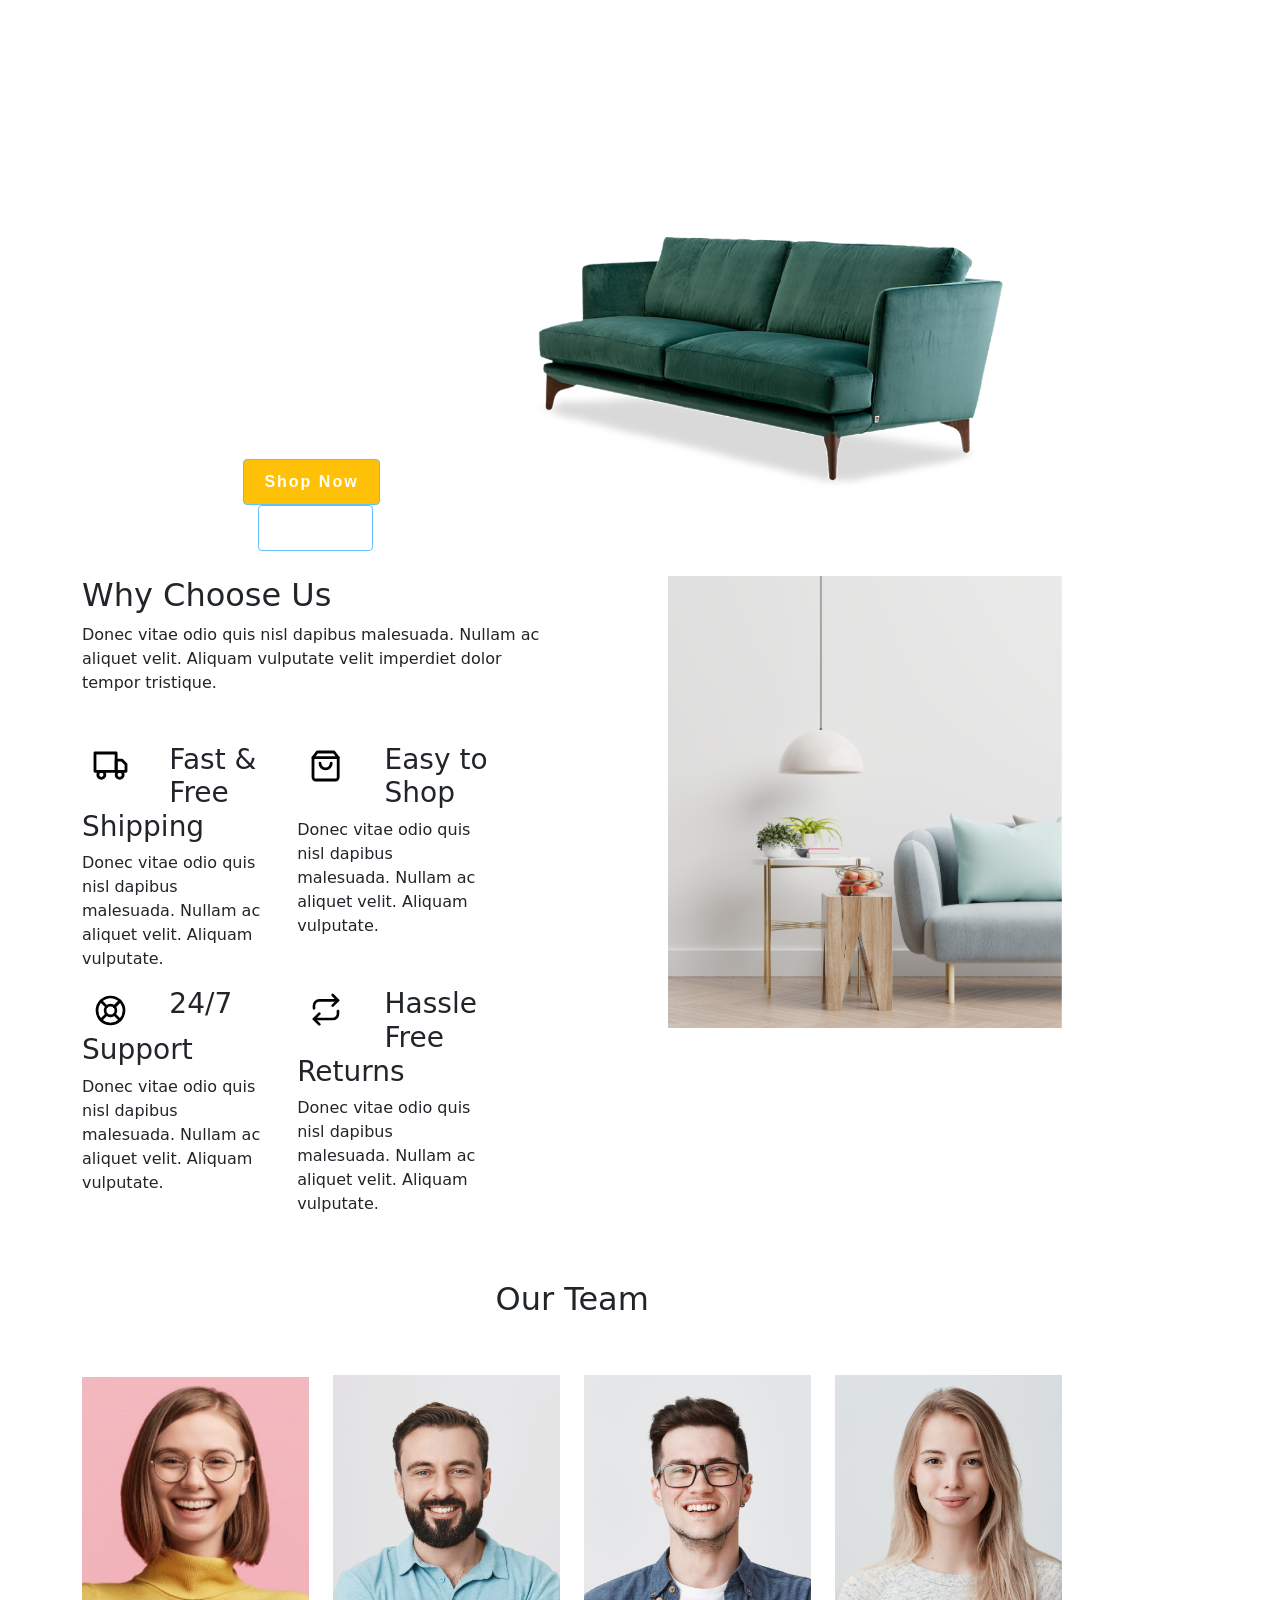
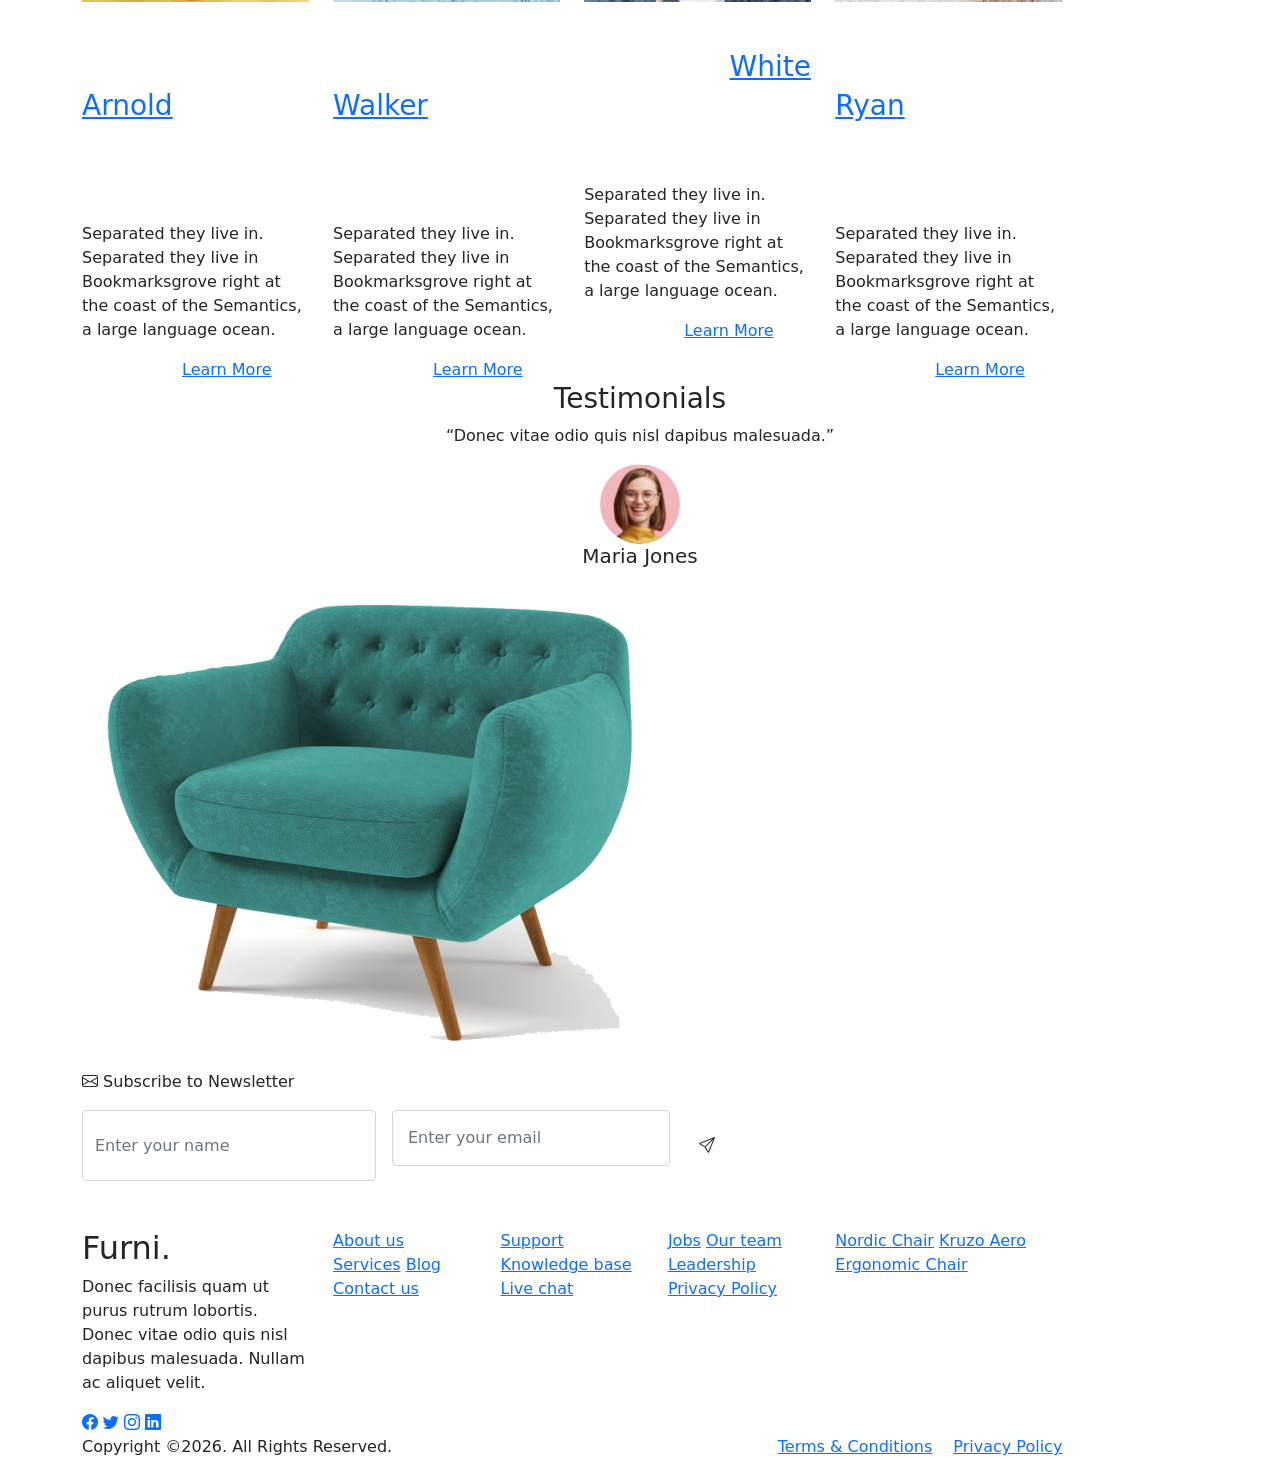
==== about.html @ a2cd169e "Add files via upload" ====
<!doctype html>
<html lang="en">

<head>
  <meta charset="UTF-8">
  <meta name="viewport" content="width=device-width, initial-scale=1.0">
  <title>Document</title>
  <link rel="stylesheet" href="./style.css">
  <link rel="stylesheet" href="https://cdnjs.cloudflare.com/ajax/libs/font-awesome/6.5.1/css/all.min.css">
  <link href="https://cdn.jsdelivr.net/npm/bootstrap-icons@1.11.1/font/bootstrap-icons.css" rel="stylesheet">
  <link rel="stylesheet" href="./bootstrap.min.css">
</head>

<body>
  <nav class="custom-navbar navbar navbar-expand-md navbar-dark">
    <div class="container">
      <a class="navbar-brand" href="index.html">Furni<span>.</span></a>
      <button class="navbar-toggler" type="button" data-bs-toggle="collapse" data-bs-target="#navbarsFurni">
        <span class="navbar-toggler-icon"></span>
      </button>
      <div class="collapse navbar-collapse" id="navbarsFurni">
        <ul class="custom-navbar-nav navbar-nav ms-auto mb-2 mb-md-0">
          <li class="nav-item active">
            <a class="nav-link" href="index.html">Home</a>
          </li>
          <li class="nav-item">
            <a class="nav-link" href="shop.html">Shop</a>
          </li>
          <li class="nav-item">
            <a class="nav-link" href="about.html">About Us</a>
          </li>
          <li class="nav-item">
            <a class="nav-link" href="services.html">Services</a>
          </li>
          <li class="nav-item">
            <a class="nav-link" href="blog.html">Blog</a>
          </li>
          <li class="nav-item">
            <a class="nav-link" href="contact.html">Contact Us</a>
          </li>
        </ul>
        <ul class="custom-navbar-cta navbar-nav ms-5">
          <li class="nav-item">
            <a class="nav-link" href="#"><img src="user.svg" alt="User" /></a>
          </li>
          <li class="nav-item">
            <a class="nav-link" href="cart.html"><img src="cart.svg" alt="Cart" /></a>
          </li>
        </ul>
      </div>
    </div>
  </nav>
  <div class="hero">
    <div class="container">
      <div class="row justify-content-between">
        <div class="col-lg-5">
          <div class="intro-excerpt">
            <h1>Modern Interior <span>Design Studio</span></h1>
            <p class="mb-4">Donec vitae odio quis nisl dapibus malesuada.</p>
            <p>
              <a href="shop.html" class="btn btn-warning me-2">Shop Now</a>
              <a href="#" class="btn btn-white-outline">Explore</a>
            </p>
          </div>
        </div>
        <div class="col-lg-7">
          <div class="hero-img-wrap">
            <img src="couch.png" class="img-fluid" alt="Hero Image" />
          </div>
        </div>
      </div>
    </div>
  </div>
  <div class="why-choose-section">
    <div class="container">
      <div class="row justify-content-between">
        <!-- Left Column -->
        <div class="col-lg-6">
          <h2 class="section-title">Why Choose Us</h2>
          <p>
            Donec vitae odio quis nisl dapibus malesuada. Nullam ac aliquet
            velit. Aliquam vulputate velit imperdiet dolor tempor tristique.
          </p>

          <div class="row my-5">
            <!-- Feature 1 -->
            <div class="col-6 col-md-6">
              <div class="feature">
                <div class="icon">
                  <img src="truck.svg" alt="Fast & Free Shipping" class="img-fluid" />
                </div>
                <h3>Fast &amp; Free Shipping</h3>
                <p>
                  Donec vitae odio quis nisl dapibus malesuada. Nullam ac
                  aliquet velit. Aliquam vulputate.
                </p>
              </div>
            </div>
            <div class="col-6 col-md-6">
              <div class="feature">
                <div class="icon">
                  <img src="bag.svg" alt="Easy to Shop" class="img-fluid" />
                </div>
                <h3>Easy to Shop</h3>
                <p>
                  Donec vitae odio quis nisl dapibus malesuada. Nullam ac
                  aliquet velit. Aliquam vulputate.
                </p>
              </div>
            </div>

            <!-- Feature 3 -->
            <div class="col-6 col-md-6">
              <div class="feature">
                <div class="icon">
                  <img src="support.svg" alt="24/7 Support" class="img-fluid" />
                </div>
                <h3>24/7 Support</h3>
                <p>
                  Donec vitae odio quis nisl dapibus malesuada. Nullam ac
                  aliquet velit. Aliquam vulputate.
                </p>
              </div>
            </div>
            <!-- Feature 4 -->
            <div class="col-6 col-md-6">
              <div class="feature">
                <div class="icon">
                  <img src="return.svg" alt="Hassle Free Returns" class="img-fluid" />
                </div>
                <h3>Hassle Free Returns</h3>
                <p>
                  Donec vitae odio quis nisl dapibus malesuada. Nullam ac
                  aliquet velit. Aliquam vulputate.
                </p>
              </div>
            </div>
          </div>
        </div>

        <!-- Right Column: Image -->
        <div class="col-lg-5">
          <div class="img-wrap">
            <img src="why-choose-us-img.jpg" alt="Why Choose Us" class="img-fluid" />
          </div>
        </div>
      </div>
    </div>
  </div>
  <div class="untree_co-section">
    <div class="container">
      <div class="row mb-5">
        <div class="col-lg-5 mx-auto text-center">
          <h2 class="section-title">Our Team</h2>
        </div>
      </div>

      <div class="row">
        <!-- Start Column 1 -->
        <div class="col-12 col-md-6 col-lg-3 mb-5 mb-md-0">
          <img src="person-1.jpg" class="img-fluid mb-5" alt="Team Member" />
          <h3>
            <a href="#"><span>Lawson</span> Arnold</a>
          </h3>
          <span class="d-block position mb-4">CEO, Founder, Atty.</span>
          <p>
            Separated they live in. Separated they live in Bookmarksgrove
            right at the coast of the Semantics, a large language ocean.
          </p>
          <p class="mb-0">
            <a href="#" class="more dark">Learn More <span class="icon-arrow_forward"></span></a>
          </p>
        </div>
        <!-- Start Column 2 -->
        <div class="col-12 col-md-6 col-lg-3 mb-5 mb-md-0">
          <img src="person_2.jpg" class="img-fluid mb-5" alt="Team Member" />
          <h3>
            <a href="#"><span>Jeremy</span> Walker</a>
          </h3>
          <span class="d-block position mb-4">CEO, Founder, Atty.</span>
          <p>
            Separated they live in. Separated they live in Bookmarksgrove
            right at the coast of the Semantics, a large language ocean.
          </p>
          <p class="mb-0">
            <a href="#" class="more dark">Learn More <span class="icon-arrow_forward"></span></a>
          </p>
        </div>
        <!-- Start Column 3 -->
        <div class="col-12 col-md-6 col-lg-3 mb-5 mb-md-0">
          <img src="person_3.jpg" class="img-fluid mb-5" alt="Team Member" />
          <h3>
            <a href="#"><span>Patrik</span> White</a>
          </h3>
          <span class="d-block position mb-4">CEO, Founder, Atty.</span>
          <p>
            Separated they live in. Separated they live in Bookmarksgrove
            right at the coast of the Semantics, a large language ocean.
          </p>
          <p class="mb-0">
            <a href="#" class="more dark">
              Learn More <span class="icon-arrow_forward"></span>
            </a>
          </p>
        </div>
        <!-- Start Column 4 -->
        <div class="col-12 col-md-6 col-lg-3 mb-5 mb-md-0">
          <img src="person_4.jpg" class="img-fluid mb-5" alt="Team Member" />
          <h3>
            <a href="#"><span>Kathryn</span> Ryan</a>
          </h3>
          <span class="d-block position mb-4">CEO, Founder, Atty.</span>
          <p>
            Separated they live in. Separated they live in Bookmarksgrove
            right at the coast of the Semantics, a large language ocean.
          </p>
          <p class="mb-0">
            <a href="#" class="more dark">Learn More <span class="icon-arrow_forward"></span></a>
          </p>
        </div>
      </div>
    </div>
  </div>
  <div id="testimonialCarousel" class="carousel slide" data-bs-ride="carousel">
    <div class="carousel-inner text-center">
      <h3>Testimonials</h3>
      <div class="carousel-item active">
        <blockquote>
          <p>“Donec vitae odio quis nisl dapibus malesuada.”</p>
        </blockquote>
        <img src="person-1.jpg" class="rounded-circle" width="80" alt="Maria Jones" />
        <h5>Maria Jones</h5>
      </div>
      <div class="carousel-item">
        <blockquote>
          <p>“Aliquam vulputate velit imperdiet dolor tempor tristique.”</p>
        </blockquote>
        <img src="person_2.jpg" class="rounded-circle" width="80" alt="John Smith" />
        <h5>John Smith</h5>
      </div>
    </div>
    <button class="carousel-control-prev" data-bs-target="#testimonialCarousel" data-bs-slide="prev">
      <span class="carousel-control-prev-icon"></span>
    </button>
    <button class="carousel-control-next" data-bs-target="#testimonialCarousel" data-bs-slide="next">
      <span class="carousel-control-next-icon"></span>
    </button>
  </div>
  <footer class="footer">
    <div class="container">
      <img src="sofa.png" alt="Image" class="img-fluid" />

      <!-- Newsletter -->
      <div class="row mb-5">
        <div class="col-md-8">
          <label class="mb-3 fw-semibold">
            <i class="bi bi-envelope"></i> Subscribe to Newsletter
          </label>
          <div class="d-flex gap-3">
            <input type="text" class="form-control newsletter-input" placeholder="Enter your name" />
            <input type="email" class="form-control newsletter-input" placeholder="Enter your email" />
            <button class="btn newsletter-btn">
              <i class="bi bi-send"></i>
            </button>
          </div>
        </div>
      </div>

      <!-- Footer Links -->
      <div class="row">
        <!-- About -->
        <div class="col-md-3">
          <h2>Furni.</h2>
          <p>
            Donec facilisis quam ut purus rutrum lobortis. Donec vitae odio
            quis nisl dapibus malesuada. Nullam ac aliquet velit.
          </p>

          <div class="social-icons mt-3">
            <a href="#"><i class="bi bi-facebook"></i></a>
            <a href="#"><i class="bi bi-twitter"></i></a>
            <a href="#"><i class="bi bi-instagram"></i></a>
            <a href="#"><i class="bi bi-linkedin"></i></a>
          </div>
        </div>

        <!-- Column 1 -->
        <div class="col-md-2">
          <a href="#">About us</a>
          <a href="#">Services</a>
          <a href="#">Blog</a>
          <a href="#">Contact us</a>
        </div>

        <!-- Column 2 -->
        <div class="col-md-2">
          <a href="#">Support</a>
          <a href="#">Knowledge base</a>
          <a href="#">Live chat</a>
        </div>

        <!-- Column 3 -->
        <div class="col-md-2">
          <a href="#">Jobs</a>
          <a href="#">Our team</a>
          <a href="#">Leadership</a>
          <a href="#">Privacy Policy</a>
        </div>

        <!-- Column 4 -->
        <div class="col-md-3">
          <a href="#">Nordic Chair</a>
          <a href="#">Kruzo Aero</a>
          <a href="#">Ergonomic Chair</a>
        </div>
      </div>

      <!-- Bottom -->
      <div class="row footer-bottom">
        <div class="col-md-6">Copyright ©2026. All Rights Reserved.</div>
        <div class="col-md-6 text-md-end">
          <a href="#" class="me-3">Terms & Conditions</a>
          <a href="#">Privacy Policy</a>
        </div>
      </div>
    </div>
  </footer>
  <script src="./bootstrap.bundle.min.js"></script>
</body>

</html>
---- style.css ----
* {
    margin: 0;
    padding: 0;
    box-sizing: border-box;
}

.container {
    width: 85%;
    margin: 0 auto;
}

.header {
    min-height: 100vh;
    background: url(./headerbg.png);
    background-position: center;
    background-size: cover;
}

.nav {
    background-color: black;
    padding: 20px 0px;
}

.logo {
    float: left;
}

.logo a {
    color: white;
    text-decoration: none;
}

.main-nav {
    float: left;
}

.logo a {
    color: white;
    text-decoration: none;
    font-size: 30px;
    text-transform: uppercase;
    font-family: Arial;
    font-weight: 100;
    letter-spacing: 1px;
}

.main-nav ul li {
    display: inline;
}

.main-nav ul li a {
    text-decoration: none;
    margin-right: 15px;
    font-size: 16px;
    color: white;
    text-transform: uppercase;
    font-family: Arial;
    font-weight: 100;
    letter-spacing: 1px;
    transition: all 1s;
}

.main-nav ul li a:hover {
    color: yellowgreen;
}

.hero {
    width: 80%;
    margin: 100px auto 0 auto;
    text-align: center;
}

.hero h1 {
    font-size: 60px;
    font-family: Arial;
    font-weight: bold;
    text-transform: uppercase;
    letter-spacing: 2px;
    color: #fff;
}

hr {
    width: 50%;
    border: solid 1px #61c2f7;
    margin: 20px auto;
}

.hero p {
    font-size: 18px;
    margin: 25px 25%;
    color: #fff;
    font-family: Arial, Helvetica, sans-serif;
    line-height: 1.5;
}

.hero a {
    text-decoration: none;
    color: #fff;
    padding: 10px 20px;
    border: solid 1px #61c2f7;
    font-weight: bold;
    letter-spacing: 2px;
    font-family: Arial, Helvetica, sans-serif;
}

.design {
    text-align: center;
    padding: 30px 0;
    background-color: #eee;
}

.design h2 {
    font-size: 36px;
    letter-spacing: 2px;
    font-family: Arial, Helvetica, sans-serif;
}

.design p {
    font-size: 18px;
    color: #828282;
    text-align: justify;
    font-family: Arial, Helvetica, sans-serif;
    line-height: 1.5;
    margin-top: 30px;
}

.icons {
    padding: 50px 0px;
}

.row {
    width: 90%;
    margin: auto;
}

.icon {
    float: left;
    width: 30%;
    margin-right: 30px;
    text-align: center;
}

.icon i {
    background-color: #61c2f7;
    padding: 22px;
    color: white;
    font-size: 36px;
    margin-bottom: 15px;
}

.icon h3 {
    font-family: Arial;
    letter-spacing: 1px;
    color: black;
}

.icon p {
    font-size: 18px;
    color: #828282;
    line-height: 1.5;
    font-family: Arial, Helvetica, sans-serif;
}

.gallery {
    padding: 50px 0px;
}

.info {
    text-align: center;
}

.info h2 {
    font-size: 36px;
    letter-spacing: 1px;
    font-family: Arial, Helvetica, sans-serif;
    font-weight: bold;
    text-transform: uppercase;
    color: black;
}

.info p {
    font-size: 18px;
    font-family: Arial, Helvetica, sans-serif;
    color: #828282;
    margin-bottom: 25px;
}

.x-row {
    width: 100%;
}

.x-row .item {
    width: 31%;
    margin: 1%;
    float: left;
}

.x-row .item img {
    width: 100%;
}

.contact {
    background-image: url(./contactbg.png);
    background-size: cover;
    height: 600px;
    padding: 50px 0;
    position: relative;
    margin-top: 880px;
}

.contact-overlay {
    position: absolute;
    top: 0;
    right: 0;
    left: 0;
    bottom: 0;
    background-color: rgba(45, 57, 80, .8);
}

.contact-info {
    text-align: center;
    margin-top: 100px;
}

.contact-info h2 {
    font-size: 35px;
    font-family: Arial, Helvetica, sans-serif;
    font-weight: bold;
    text-transform: uppercase;
    letter-spacing: 1px;
    color: white;
}

.contact-info p {
    color: #828281;
    font-size: 18px;
    font-family: Arial, Helvetica, sans-serif;
    margin-bottom: 40px;
}

.contact-form {
    width: 600px;
    text-align: center;
    margin: 20px auto;
}

.contact-form input[type=text],
input[type=email],
textarea {
    width: 600px;
    padding: 15px;
    margin-bottom: 15px;
    background: transparent;
    display: block;
}

span {
    background: transparent;
    padding: 10px 30px;
    color: white;
    font-size: 16px;
    margin-left: 40px;
    color: white;
    float: left;
}

input[type=checkbox] {
    margin-right: 20px;
}

input[type=submit] {
    background: transparent;
    padding: 10px 30px;
    color: white;
    font-size: 16px;
    border: solid 1px #61c2f7;
}
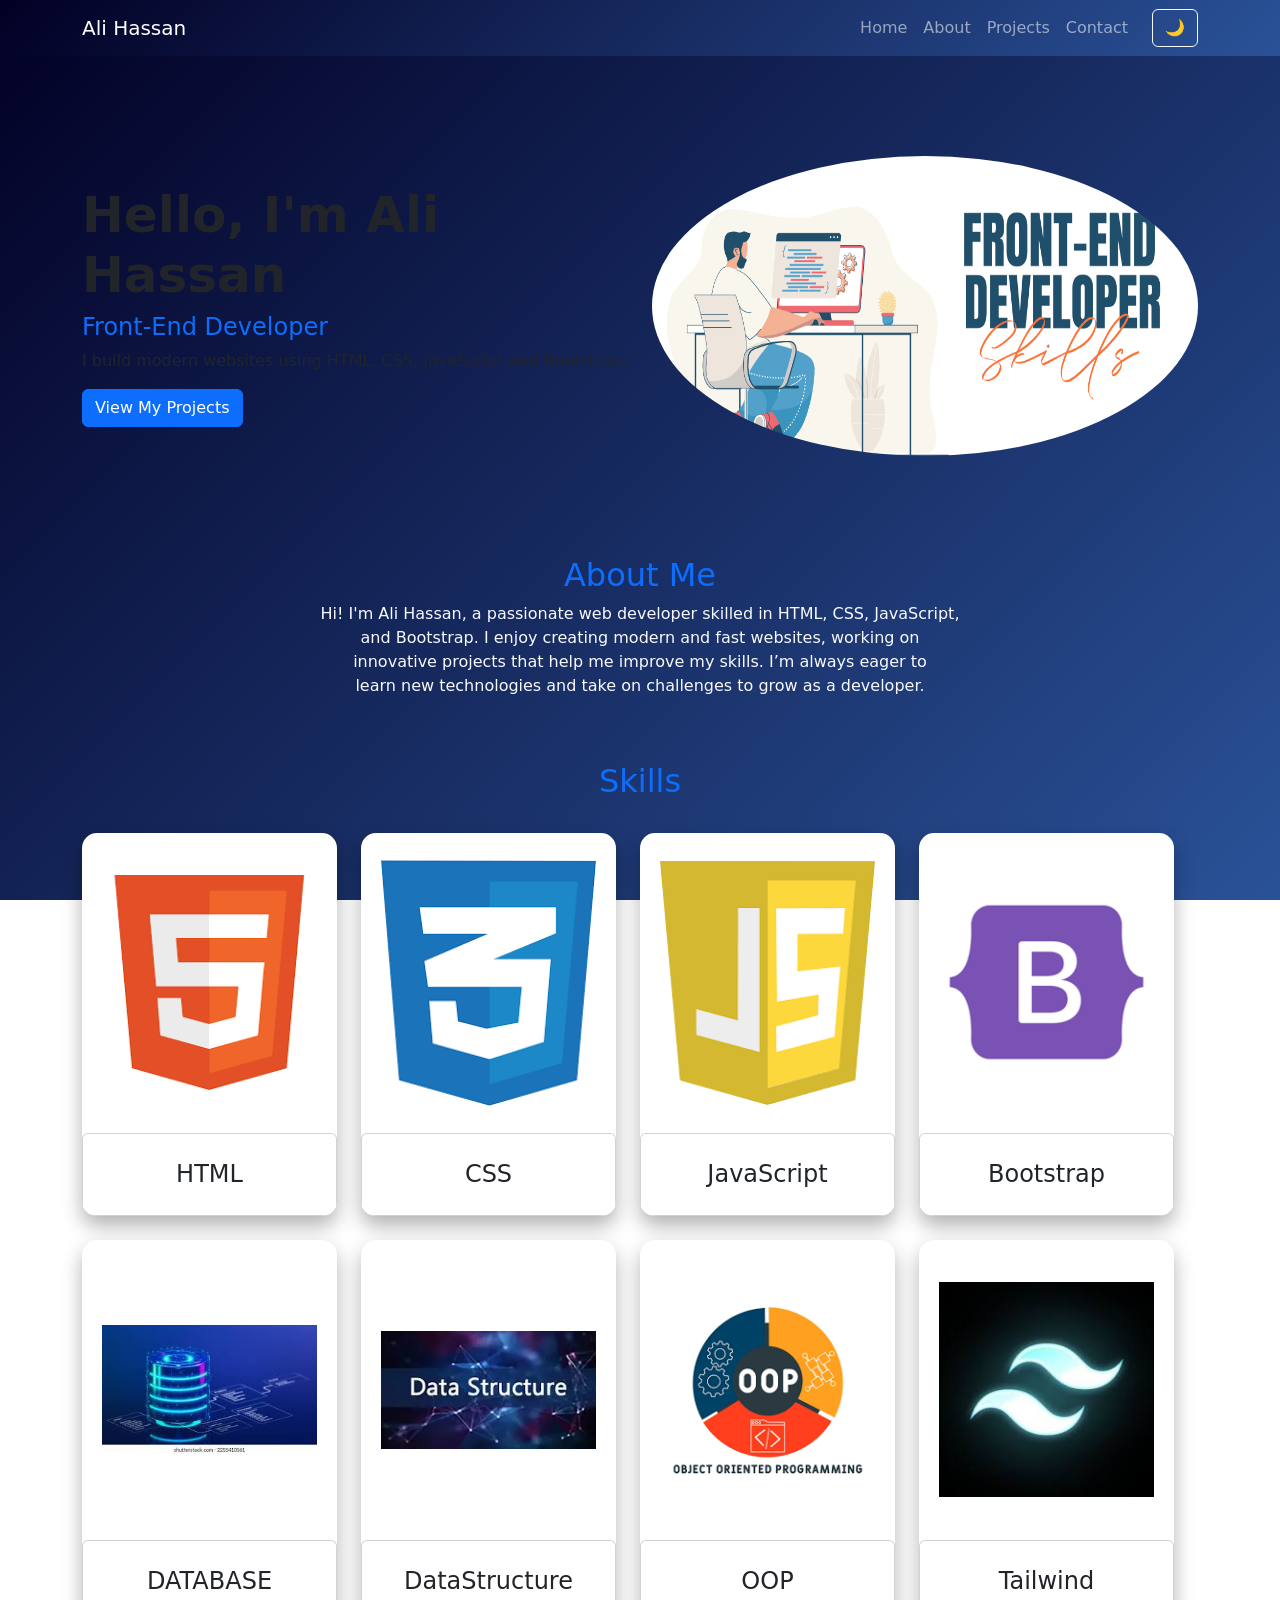
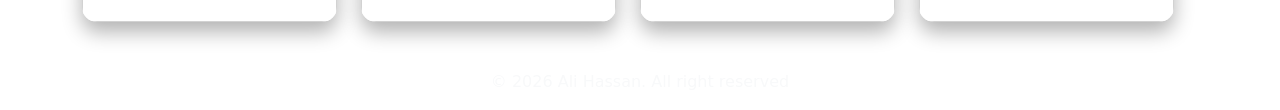
==== commit bd6194fd: "Add files via upload" ====
--- a/about.html
+++ b/about.html
@@ -1,331 +1,148 @@
-<!doctype html>
+<!DOCTYPE html>
 <html lang="en">
 
 <head>
-  <meta charset="UTF-8">
-  <meta name="viewport" content="width=device-width, initial-scale=1.0">
-  <title>Document</title>
-  <link rel="stylesheet" href="./style.css">
-  <link rel="stylesheet" href="https://cdnjs.cloudflare.com/ajax/libs/font-awesome/6.5.1/css/all.min.css">
-  <link href="https://cdn.jsdelivr.net/npm/bootstrap-icons@1.11.1/font/bootstrap-icons.css" rel="stylesheet">
-  <link rel="stylesheet" href="./bootstrap.min.css">
+    <meta charset="UTF-8">
+    <meta name="viewport" content="width=device-width, initial-scale=1.0">
+    <title>Ali Hassan portfolio</title>
+    <link rel="stylesheet" href="./all.min.css">
+    <link rel="stylesheet" href="./style.css">
+    <link rel="stylesheet" href="./bootstrap.min.css">
 </head>
 
 <body>
-  <nav class="custom-navbar navbar navbar-expand-md navbar-dark">
-    <div class="container">
-      <a class="navbar-brand" href="index.html">Furni<span>.</span></a>
-      <button class="navbar-toggler" type="button" data-bs-toggle="collapse" data-bs-target="#navbarsFurni">
-        <span class="navbar-toggler-icon"></span>
-      </button>
-      <div class="collapse navbar-collapse" id="navbarsFurni">
-        <ul class="custom-navbar-nav navbar-nav ms-auto mb-2 mb-md-0">
-          <li class="nav-item active">
-            <a class="nav-link" href="index.html">Home</a>
-          </li>
-          <li class="nav-item">
-            <a class="nav-link" href="shop.html">Shop</a>
-          </li>
-          <li class="nav-item">
-            <a class="nav-link" href="about.html">About Us</a>
-          </li>
-          <li class="nav-item">
-            <a class="nav-link" href="services.html">Services</a>
-          </li>
-          <li class="nav-item">
-            <a class="nav-link" href="blog.html">Blog</a>
-          </li>
-          <li class="nav-item">
-            <a class="nav-link" href="contact.html">Contact Us</a>
-          </li>
-        </ul>
-        <ul class="custom-navbar-cta navbar-nav ms-5">
-          <li class="nav-item">
-            <a class="nav-link" href="#"><img src="user.svg" alt="User" /></a>
-          </li>
-          <li class="nav-item">
-            <a class="nav-link" href="cart.html"><img src="cart.svg" alt="Cart" /></a>
-          </li>
-        </ul>
-      </div>
-    </div>
-  </nav>
-  <div class="hero">
-    <div class="container">
-      <div class="row justify-content-between">
-        <div class="col-lg-5">
-          <div class="intro-excerpt">
-            <h1>Modern Interior <span>Design Studio</span></h1>
-            <p class="mb-4">Donec vitae odio quis nisl dapibus malesuada.</p>
-            <p>
-              <a href="shop.html" class="btn btn-warning me-2">Shop Now</a>
-              <a href="#" class="btn btn-white-outline">Explore</a>
-            </p>
-          </div>
+    <nav class="navbar navbar-expand-lg navbar-dark bg-dark">
+        <div class="container">
+            <a id="name" class="navbar-brand" href="#">Ali Hassan</a>
+            <button class="navbar-toggler" data-bs-toggle="collapse" data-bs-target="#menu">
+                <span class="navbar-toggler-icon"></span>
+            </button>
+            <div class="collapse navbar-collapse" id="menu">
+                <ul class="navbar-nav ms-auto">
+                    <li class="nav-item">
+                        <a class="nav-link" href="./index.html">Home</a>
+                    </li>
+                    <li class="nav-item">
+                        <a class="nav-link" href="./about.html">About</a>
+                    </li>
+                    <li class="nav-item">
+                        <a class="nav-link" href="./projects.html">Projects</a>
+                    </li>
+                    <li class="nav-item">
+                        <a class="nav-link" href="./contact.html">Contact</a>
+                    </li>
+                </ul>
+                <button class="btn btn-outline-light ms-3" onclick="darkMode()">🌙</button>
+            </div>
         </div>
-        <div class="col-lg-7">
-          <div class="hero-img-wrap">
-            <img src="couch.png" class="img-fluid" alt="Hero Image" />
-          </div>
+    </nav>
+    <section class="hero">
+        <div class="container">
+            <div class="row align-items-center">
+                <div class="col-md-6">
+                    <h1>Hello, I'm Ali Hassan</h1>
+                    <h4 class="text-primary">Front-End Developer</h4>
+                    <p>I build modern websites using HTML, CSS, JavaScript and Bootstrap.</p>
+                    <a href="./projects.html" class="btn btn-primary">View My Projects</a>
+                </div>
+                <div class="col-md-6">
+                    <img src="photos/image4.png" class="img-fluid rounded-circle">
+                </div>
+            </div>
         </div>
-      </div>
-    </div>
-  </div>
-  <div class="why-choose-section">
-    <div class="container">
-      <div class="row justify-content-between">
-        <!-- Left Column -->
-        <div class="col-lg-6">
-          <h2 class="section-title">Why Choose Us</h2>
-          <p>
-            Donec vitae odio quis nisl dapibus malesuada. Nullam ac aliquet
-            velit. Aliquam vulputate velit imperdiet dolor tempor tristique.
-          </p>
-
-          <div class="row my-5">
-            <!-- Feature 1 -->
-            <div class="col-6 col-md-6">
-              <div class="feature">
-                <div class="icon">
-                  <img src="truck.svg" alt="Fast & Free Shipping" class="img-fluid" />
+    </section>
+    <section>
+        <h2 class="text-primary text-center">About Me</h2>
+        <p class="text-center text-light">
+            Hi! I'm Ali Hassan, a passionate web developer skilled in HTML, CSS, JavaScript,<br>
+            and Bootstrap. I enjoy creating modern and fast websites, working on<br>
+            innovative projects that help me improve my skills. I’m always eager to<br>
+            learn new technologies and take on challenges to grow as a developer.
+        </p>
+    </section>
+    <section id="about" class="p-5">
+        <div class="container text-center">
+            <h2 class="text-primary">Skills</h2>
+            <div class="row">
+                <div id="logo" class="row mt-4">
+                    <div class="col-md-3">
+                        <div class="skill-card">
+                            <img src="./photos/download (2).png" class="card-img-top" alt="">
+                            <div class="card p-3">
+                                <h4>HTML</h4>
+                            </div>
+                        </div>
+                    </div>
+                    <div class="col-md-3">
+                        <div class="skill-card">
+                            <img src="./photos/download (1).png" class="card-img-top" alt="">
+                            <div class="card p-3">
+                                <h4>CSS</h4>
+                            </div>
+                        </div>
+                    </div>
+                    <div class="col-md-3">
+                        <div class="skill-card">
+                            <img src="./photos/download (3).png" class="card-img-top" alt="">
+                            <div class="card p-3">
+                                <h4>JavaScript</h4>
+                            </div>
+                        </div>
+                    </div>
+                    <div class="col-md-3">
+                        <div class="skill-card">
+                            <img src="./photos/download.png" class="card-img-top" alt="">
+                            <div class="card p-3">
+                                <h4>Bootstrap</h4>
+                            </div>
+                        </div>
+                    </div>
                 </div>
-                <h3>Fast &amp; Free Shipping</h3>
-                <p>
-                  Donec vitae odio quis nisl dapibus malesuada. Nullam ac
-                  aliquet velit. Aliquam vulputate.
-                </p>
-              </div>
             </div>
-            <div class="col-6 col-md-6">
-              <div class="feature">
-                <div class="icon">
-                  <img src="bag.svg" alt="Easy to Shop" class="img-fluid" />
+             <div class="row">
+                <div id="logo" class="row mt-4">
+                    <div class="col-md-3">
+                        <div class="skill-card">
+                            <img src="./photos/image5.png" class="card-img-top" alt="">
+                            <div class="card p-3">
+                                <h4>DATABASE</h4>
+                            </div>
+                        </div>
+                    </div>
+                    <div class="col-md-3">
+                        <div class="skill-card">
+                            <img src="./photos/image6.png" class="card-img-top" alt="">
+                            <div class="card p-3">
+                                <h4>DataStructure</h4>
+                            </div>
+                        </div>
+                    </div>
+                    <div class="col-md-3">
+                        <div class="skill-card">
+                            <img src="./photos/image7.png" class="card-img-top" alt="">
+                            <div class="card p-3">
+                                <h4>OOP</h4>
+                            </div>
+                        </div>
+                    </div>
+                    <div class="col-md-3">
+                        <div class="skill-card">
+                            <img src="./photos/image8.png" class="card-img-top" alt="">
+                            <div class="card p-3">
+                                <h4>Tailwind</h4>
+                            </div>
+                        </div>
+                    </div>
                 </div>
-                <h3>Easy to Shop</h3>
-                <p>
-                  Donec vitae odio quis nisl dapibus malesuada. Nullam ac
-                  aliquet velit. Aliquam vulputate.
-                </p>
-              </div>
             </div>
-
-            <!-- Feature 3 -->
-            <div class="col-6 col-md-6">
-              <div class="feature">
-                <div class="icon">
-                  <img src="support.svg" alt="24/7 Support" class="img-fluid" />
-                </div>
-                <h3>24/7 Support</h3>
-                <p>
-                  Donec vitae odio quis nisl dapibus malesuada. Nullam ac
-                  aliquet velit. Aliquam vulputate.
-                </p>
-              </div>
-            </div>
-            <!-- Feature 4 -->
-            <div class="col-6 col-md-6">
-              <div class="feature">
-                <div class="icon">
-                  <img src="return.svg" alt="Hassle Free Returns" class="img-fluid" />
-                </div>
-                <h3>Hassle Free Returns</h3>
-                <p>
-                  Donec vitae odio quis nisl dapibus malesuada. Nullam ac
-                  aliquet velit. Aliquam vulputate.
-                </p>
-              </div>
-            </div>
-          </div>
         </div>
-
-        <!-- Right Column: Image -->
-        <div class="col-lg-5">
-          <div class="img-wrap">
-            <img src="why-choose-us-img.jpg" alt="Why Choose Us" class="img-fluid" />
-          </div>
-        </div>
-      </div>
-    </div>
-  </div>
-  <div class="untree_co-section">
-    <div class="container">
-      <div class="row mb-5">
-        <div class="col-lg-5 mx-auto text-center">
-          <h2 class="section-title">Our Team</h2>
-        </div>
-      </div>
-
-      <div class="row">
-        <!-- Start Column 1 -->
-        <div class="col-12 col-md-6 col-lg-3 mb-5 mb-md-0">
-          <img src="person-1.jpg" class="img-fluid mb-5" alt="Team Member" />
-          <h3>
-            <a href="#"><span>Lawson</span> Arnold</a>
-          </h3>
-          <span class="d-block position mb-4">CEO, Founder, Atty.</span>
-          <p>
-            Separated they live in. Separated they live in Bookmarksgrove
-            right at the coast of the Semantics, a large language ocean.
-          </p>
-          <p class="mb-0">
-            <a href="#" class="more dark">Learn More <span class="icon-arrow_forward"></span></a>
-          </p>
-        </div>
-        <!-- Start Column 2 -->
-        <div class="col-12 col-md-6 col-lg-3 mb-5 mb-md-0">
-          <img src="person_2.jpg" class="img-fluid mb-5" alt="Team Member" />
-          <h3>
-            <a href="#"><span>Jeremy</span> Walker</a>
-          </h3>
-          <span class="d-block position mb-4">CEO, Founder, Atty.</span>
-          <p>
-            Separated they live in. Separated they live in Bookmarksgrove
-            right at the coast of the Semantics, a large language ocean.
-          </p>
-          <p class="mb-0">
-            <a href="#" class="more dark">Learn More <span class="icon-arrow_forward"></span></a>
-          </p>
-        </div>
-        <!-- Start Column 3 -->
-        <div class="col-12 col-md-6 col-lg-3 mb-5 mb-md-0">
-          <img src="person_3.jpg" class="img-fluid mb-5" alt="Team Member" />
-          <h3>
-            <a href="#"><span>Patrik</span> White</a>
-          </h3>
-          <span class="d-block position mb-4">CEO, Founder, Atty.</span>
-          <p>
-            Separated they live in. Separated they live in Bookmarksgrove
-            right at the coast of the Semantics, a large language ocean.
-          </p>
-          <p class="mb-0">
-            <a href="#" class="more dark">
-              Learn More <span class="icon-arrow_forward"></span>
-            </a>
-          </p>
-        </div>
-        <!-- Start Column 4 -->
-        <div class="col-12 col-md-6 col-lg-3 mb-5 mb-md-0">
-          <img src="person_4.jpg" class="img-fluid mb-5" alt="Team Member" />
-          <h3>
-            <a href="#"><span>Kathryn</span> Ryan</a>
-          </h3>
-          <span class="d-block position mb-4">CEO, Founder, Atty.</span>
-          <p>
-            Separated they live in. Separated they live in Bookmarksgrove
-            right at the coast of the Semantics, a large language ocean.
-          </p>
-          <p class="mb-0">
-            <a href="#" class="more dark">Learn More <span class="icon-arrow_forward"></span></a>
-          </p>
-        </div>
-      </div>
-    </div>
-  </div>
-  <div id="testimonialCarousel" class="carousel slide" data-bs-ride="carousel">
-    <div class="carousel-inner text-center">
-      <h3>Testimonials</h3>
-      <div class="carousel-item active">
-        <blockquote>
-          <p>“Donec vitae odio quis nisl dapibus malesuada.”</p>
-        </blockquote>
-        <img src="person-1.jpg" class="rounded-circle" width="80" alt="Maria Jones" />
-        <h5>Maria Jones</h5>
-      </div>
-      <div class="carousel-item">
-        <blockquote>
-          <p>“Aliquam vulputate velit imperdiet dolor tempor tristique.”</p>
-        </blockquote>
-        <img src="person_2.jpg" class="rounded-circle" width="80" alt="John Smith" />
-        <h5>John Smith</h5>
-      </div>
-    </div>
-    <button class="carousel-control-prev" data-bs-target="#testimonialCarousel" data-bs-slide="prev">
-      <span class="carousel-control-prev-icon"></span>
-    </button>
-    <button class="carousel-control-next" data-bs-target="#testimonialCarousel" data-bs-slide="next">
-      <span class="carousel-control-next-icon"></span>
-    </button>
-  </div>
-  <footer class="footer">
-    <div class="container">
-      <img src="sofa.png" alt="Image" class="img-fluid" />
-
-      <!-- Newsletter -->
-      <div class="row mb-5">
-        <div class="col-md-8">
-          <label class="mb-3 fw-semibold">
-            <i class="bi bi-envelope"></i> Subscribe to Newsletter
-          </label>
-          <div class="d-flex gap-3">
-            <input type="text" class="form-control newsletter-input" placeholder="Enter your name" />
-            <input type="email" class="form-control newsletter-input" placeholder="Enter your email" />
-            <button class="btn newsletter-btn">
-              <i class="bi bi-send"></i>
-            </button>
-          </div>
-        </div>
-      </div>
-
-      <!-- Footer Links -->
-      <div class="row">
-        <!-- About -->
-        <div class="col-md-3">
-          <h2>Furni.</h2>
-          <p>
-            Donec facilisis quam ut purus rutrum lobortis. Donec vitae odio
-            quis nisl dapibus malesuada. Nullam ac aliquet velit.
-          </p>
-
-          <div class="social-icons mt-3">
-            <a href="#"><i class="bi bi-facebook"></i></a>
-            <a href="#"><i class="bi bi-twitter"></i></a>
-            <a href="#"><i class="bi bi-instagram"></i></a>
-            <a href="#"><i class="bi bi-linkedin"></i></a>
-          </div>
-        </div>
-
-        <!-- Column 1 -->
-        <div class="col-md-2">
-          <a href="#">About us</a>
-          <a href="#">Services</a>
-          <a href="#">Blog</a>
-          <a href="#">Contact us</a>
-        </div>
-
-        <!-- Column 2 -->
-        <div class="col-md-2">
-          <a href="#">Support</a>
-          <a href="#">Knowledge base</a>
-          <a href="#">Live chat</a>
-        </div>
-
-        <!-- Column 3 -->
-        <div class="col-md-2">
-          <a href="#">Jobs</a>
-          <a href="#">Our team</a>
-          <a href="#">Leadership</a>
-          <a href="#">Privacy Policy</a>
-        </div>
-
-        <!-- Column 4 -->
-        <div class="col-md-3">
-          <a href="#">Nordic Chair</a>
-          <a href="#">Kruzo Aero</a>
-          <a href="#">Ergonomic Chair</a>
-        </div>
-      </div>
-
-      <!-- Bottom -->
-      <div class="row footer-bottom">
-        <div class="col-md-6">Copyright ©2026. All Rights Reserved.</div>
-        <div class="col-md-6 text-md-end">
-          <a href="#" class="me-3">Terms & Conditions</a>
-          <a href="#">Privacy Policy</a>
-        </div>
-      </div>
-    </div>
-  </footer>
-  <script src="./bootstrap.bundle.min.js"></script>
+    </section>
+    <footer>
+        <p class="text-light text-center">&copy; 2026 Ali Hassan. All right reserved</p>
+    </footer>
+    <button onclick="topFunction()" id="topBtn">⬆</button>
+    <script src="./bootstrap.bundle.min.js"></script>
+    <script src="./script.js"></script>
 </body>
 
 </html>
--- a/style.css
+++ b/style.css
@@ -1,277 +1,93 @@
-* {
-    margin: 0;
-    padding: 0;
-    box-sizing: border-box;
+.hero {
+    padding: 100px 0;
+    
+}
+body{
+background: linear-gradient(135deg,#020024,#2a5298);
+background-size: cover;
+background-attachment: fixed;
+color: white;
 }
 
-.container {
-    width: 85%;
-    margin: 0 auto;
+nav{
+    background: linear-gradient(135deg,#020024,#2a5298);
 }
 
-.header {
-    min-height: 100vh;
-    background: url(./headerbg.png);
-    background-position: center;
-    background-size: cover;
+.hero h1 {            
+    font-size: 50px;
+    font-weight: bold;
 }
 
-.nav {
-    background-color: black;
-    padding: 20px 0px;
+.card {
+    transition: 0.3s;
 }
 
-.logo {
-    float: left;
+.card:hover {
+    transform: scale(1.05);
+}
+.skill-card{
+border-radius:15px;
+overflow:hidden;
+transition:0.3s;
+box-shadow:0 10px 20px rgba(0,0,0,0.3);
+background:white;
 }
 
-.logo a {
-    color: white;
-    text-decoration: none;
+.skill-card img{
+padding:20px;
+height:120px;
+object-fit:contain;
 }
 
-.main-nav {
-    float: left;
+.skill-card h4{
+padding:10px;
+margin:0;
 }
 
-.logo a {
-    color: white;
-    text-decoration: none;
-    font-size: 30px;
-    text-transform: uppercase;
-    font-family: Arial;
-    font-weight: 100;
-    letter-spacing: 1px;
+.skill-card:hover{
+transform:translateY(-10px);
+box-shadow:0 20px 40px rgba(0,0,0,0.5);
 }
 
-.main-nav ul li {
-    display: inline;
-}
 
-.main-nav ul li a {
-    text-decoration: none;
-    margin-right: 15px;
-    font-size: 16px;
+#topBtn{
+    position: fixed;
+    bottom: 20px;
+    right: 20px;
+    background: #0d053d;
     color: white;
-    text-transform: uppercase;
-    font-family: Arial;
-    font-weight: 100;
-    letter-spacing: 1px;
-    transition: all 1s;
-}
+    border: none;
+    padding: 10px 15px;
+    border-radius: 50%;
+    cursor: pointer;
+    display: none;
+} 
 
-.main-nav ul li a:hover {
-    color: yellowgreen;
-}
-
-.hero {
-    width: 80%;
-    margin: 100px auto 0 auto;
-    text-align: center;
-}
-
-.hero h1 {
-    font-size: 60px;
-    font-family: Arial;
-    font-weight: bold;
-    text-transform: uppercase;
-    letter-spacing: 2px;
-    color: #fff;
-}
-
-hr {
-    width: 50%;
-    border: solid 1px #61c2f7;
-    margin: 20px auto;
-}
-
-.hero p {
-    font-size: 18px;
-    margin: 25px 25%;
-    color: #fff;
-    font-family: Arial, Helvetica, sans-serif;
-    line-height: 1.5;
-}
-
-.hero a {
-    text-decoration: none;
-    color: #fff;
-    padding: 10px 20px;
-    border: solid 1px #61c2f7;
-    font-weight: bold;
-    letter-spacing: 2px;
-    font-family: Arial, Helvetica, sans-serif;
-}
-
-.design {
-    text-align: center;
-    padding: 30px 0;
-    background-color: #eee;
-}
-
-.design h2 {
-    font-size: 36px;
-    letter-spacing: 2px;
-    font-family: Arial, Helvetica, sans-serif;
-}
-
-.design p {
-    font-size: 18px;
-    color: #828282;
-    text-align: justify;
-    font-family: Arial, Helvetica, sans-serif;
-    line-height: 1.5;
-    margin-top: 30px;
-}
-
-.icons {
-    padding: 50px 0px;
-}
-
-.row {
-    width: 90%;
-    margin: auto;
-}
-
-.icon {
-    float: left;
-    width: 30%;
-    margin-right: 30px;
-    text-align: center;
-}
-
-.icon i {
-    background-color: #61c2f7;
-    padding: 22px;
-    color: white;
-    font-size: 36px;
-    margin-bottom: 15px;
-}
-
-.icon h3 {
-    font-family: Arial;
-    letter-spacing: 1px;
-    color: black;
-}
-
-.icon p {
-    font-size: 18px;
-    color: #828282;
-    line-height: 1.5;
-    font-family: Arial, Helvetica, sans-serif;
-}
-
-.gallery {
-    padding: 50px 0px;
-}
-
-.info {
-    text-align: center;
-}
-
-.info h2 {
-    font-size: 36px;
-    letter-spacing: 1px;
-    font-family: Arial, Helvetica, sans-serif;
-    font-weight: bold;
-    text-transform: uppercase;
-    color: black;
-}
-
-.info p {
-    font-size: 18px;
-    font-family: Arial, Helvetica, sans-serif;
-    color: #828282;
-    margin-bottom: 25px;
-}
-
-.x-row {
-    width: 100%;
-}
-
-.x-row .item {
-    width: 31%;
-    margin: 1%;
-    float: left;
-}
-
-.x-row .item img {
-    width: 100%;
-}
-
-.contact {
-    background-image: url(./contactbg.png);
-    background-size: cover;
-    height: 600px;
-    padding: 50px 0;
-    position: relative;
-    margin-top: 880px;
-}
-
-.contact-overlay {
-    position: absolute;
-    top: 0;
-    right: 0;
-    left: 0;
-    bottom: 0;
-    background-color: rgba(45, 57, 80, .8);
-}
-
-.contact-info {
-    text-align: center;
-    margin-top: 100px;
-}
-
-.contact-info h2 {
-    font-size: 35px;
-    font-family: Arial, Helvetica, sans-serif;
-    font-weight: bold;
-    text-transform: uppercase;
-    letter-spacing: 1px;
+.dark {
+    background: #121212;
     color: white;
 }
 
-.contact-info p {
-    color: #828281;
-    font-size: 18px;
-    font-family: Arial, Helvetica, sans-serif;
-    margin-bottom: 40px;
+.dark .bg-light {
+    background: #1e1e1e !important;
 }
 
-.contact-form {
-    width: 600px;
-    text-align: center;
-    margin: 20px auto;
+.hero img {
+    width: 100%;
+    height: 300px;
+    border-radius: 10px;
 }
 
-.contact-form input[type=text],
-input[type=email],
-textarea {
-    width: 600px;
-    padding: 15px;
-    margin-bottom: 15px;
-    background: transparent;
-    display: block;
+.card img {
+    height: 200px;
 }
 
-span {
-    background: transparent;
-    padding: 10px 30px;
-    color: white;
-    font-size: 16px;
-    margin-left: 40px;
-    color: white;
-    float: left;
+#logo img{
+    height: 300px;
+    border-radius: 15px;
 }
 
-input[type=checkbox] {
-    margin-right: 20px;
+#link{
+    text-decoration: none;
+    color: #121212;
 }
-
-input[type=submit] {
-    background: transparent;
-    padding: 10px 30px;
-    color: white;
-    font-size: 16px;
-    border: solid 1px #61c2f7;
-}
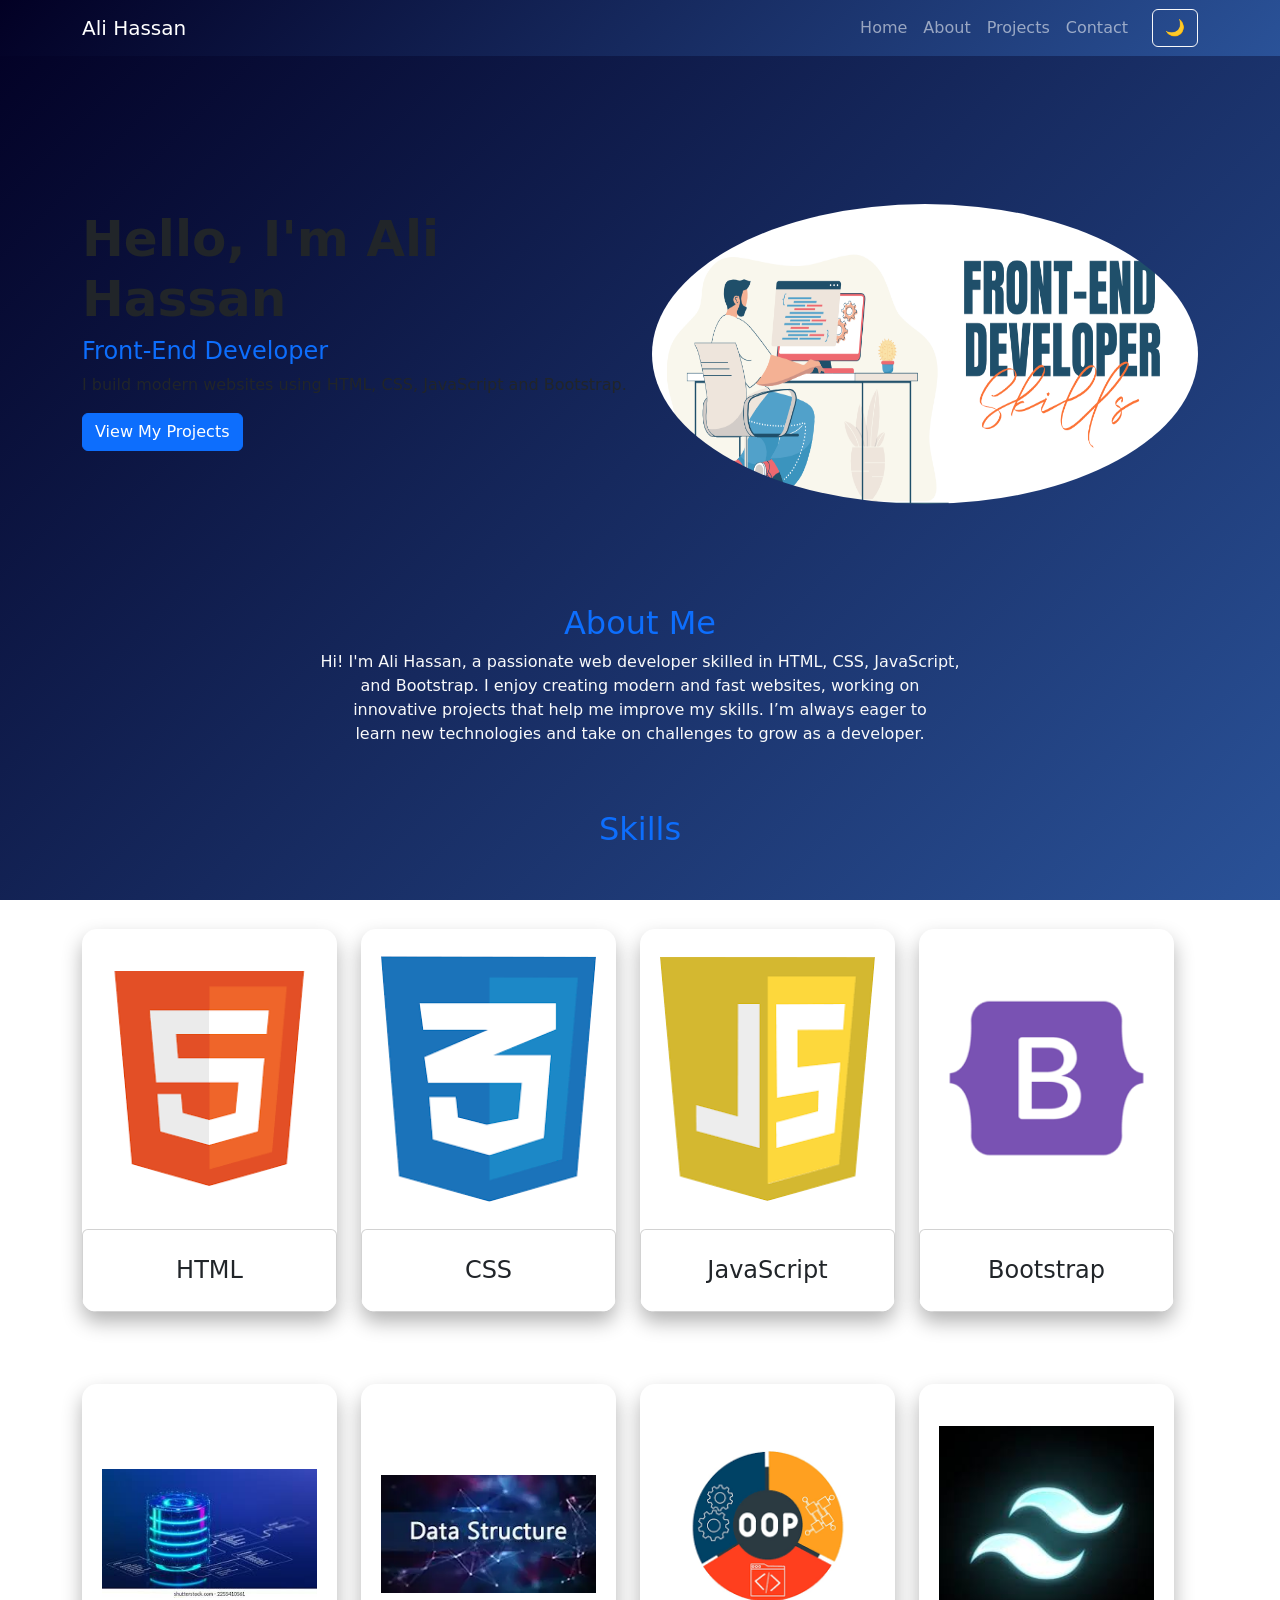
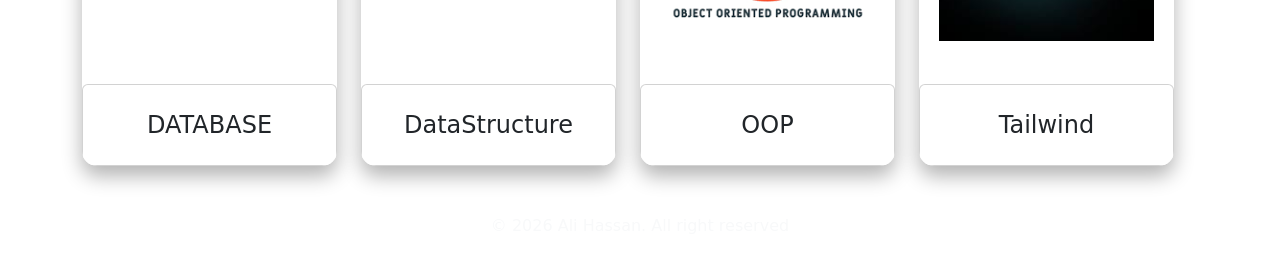
==== commit 04ba93a7: "Add files via upload" ====
--- a/about.html
+++ b/about.html
@@ -45,7 +45,7 @@
                     <p>I build modern websites using HTML, CSS, JavaScript and Bootstrap.</p>
                     <a href="./projects.html" class="btn btn-primary">View My Projects</a>
                 </div>
-                <div class="col-md-6">
+                <div class="col-md-6 mt-5">
                     <img src="photos/image4.png" class="img-fluid rounded-circle">
                 </div>
             </div>
@@ -65,7 +65,7 @@
             <h2 class="text-primary">Skills</h2>
             <div class="row">
                 <div id="logo" class="row mt-4">
-                    <div class="col-md-3">
+                    <div class="col-md-3 mt-5">
                         <div class="skill-card">
                             <img src="./photos/download (2).png" class="card-img-top" alt="">
                             <div class="card p-3">
@@ -73,7 +73,7 @@
                             </div>
                         </div>
                     </div>
-                    <div class="col-md-3">
+                    <div class="col-md-3 mt-5">
                         <div class="skill-card">
                             <img src="./photos/download (1).png" class="card-img-top" alt="">
                             <div class="card p-3">
@@ -81,7 +81,7 @@
                             </div>
                         </div>
                     </div>
-                    <div class="col-md-3">
+                    <div class="col-md-3 mt-5">
                         <div class="skill-card">
                             <img src="./photos/download (3).png" class="card-img-top" alt="">
                             <div class="card p-3">
@@ -89,7 +89,7 @@
                             </div>
                         </div>
                     </div>
-                    <div class="col-md-3">
+                    <div class="col-md-3 mt-5">
                         <div class="skill-card">
                             <img src="./photos/download.png" class="card-img-top" alt="">
                             <div class="card p-3">
@@ -101,7 +101,7 @@
             </div>
              <div class="row">
                 <div id="logo" class="row mt-4">
-                    <div class="col-md-3">
+                    <div class="col-md-3 mt-5">
                         <div class="skill-card">
                             <img src="./photos/image5.png" class="card-img-top" alt="">
                             <div class="card p-3">
@@ -109,7 +109,7 @@
                             </div>
                         </div>
                     </div>
-                    <div class="col-md-3">
+                    <div class="col-md-3 mt-5">
                         <div class="skill-card">
                             <img src="./photos/image6.png" class="card-img-top" alt="">
                             <div class="card p-3">
@@ -117,7 +117,7 @@
                             </div>
                         </div>
                     </div>
-                    <div class="col-md-3">
+                    <div class="col-md-3 mt-5">
                         <div class="skill-card">
                             <img src="./photos/image7.png" class="card-img-top" alt="">
                             <div class="card p-3">
@@ -125,7 +125,7 @@
                             </div>
                         </div>
                     </div>
-                    <div class="col-md-3">
+                    <div class="col-md-3 mt-5">
                         <div class="skill-card">
                             <img src="./photos/image8.png" class="card-img-top" alt="">
                             <div class="card p-3">
